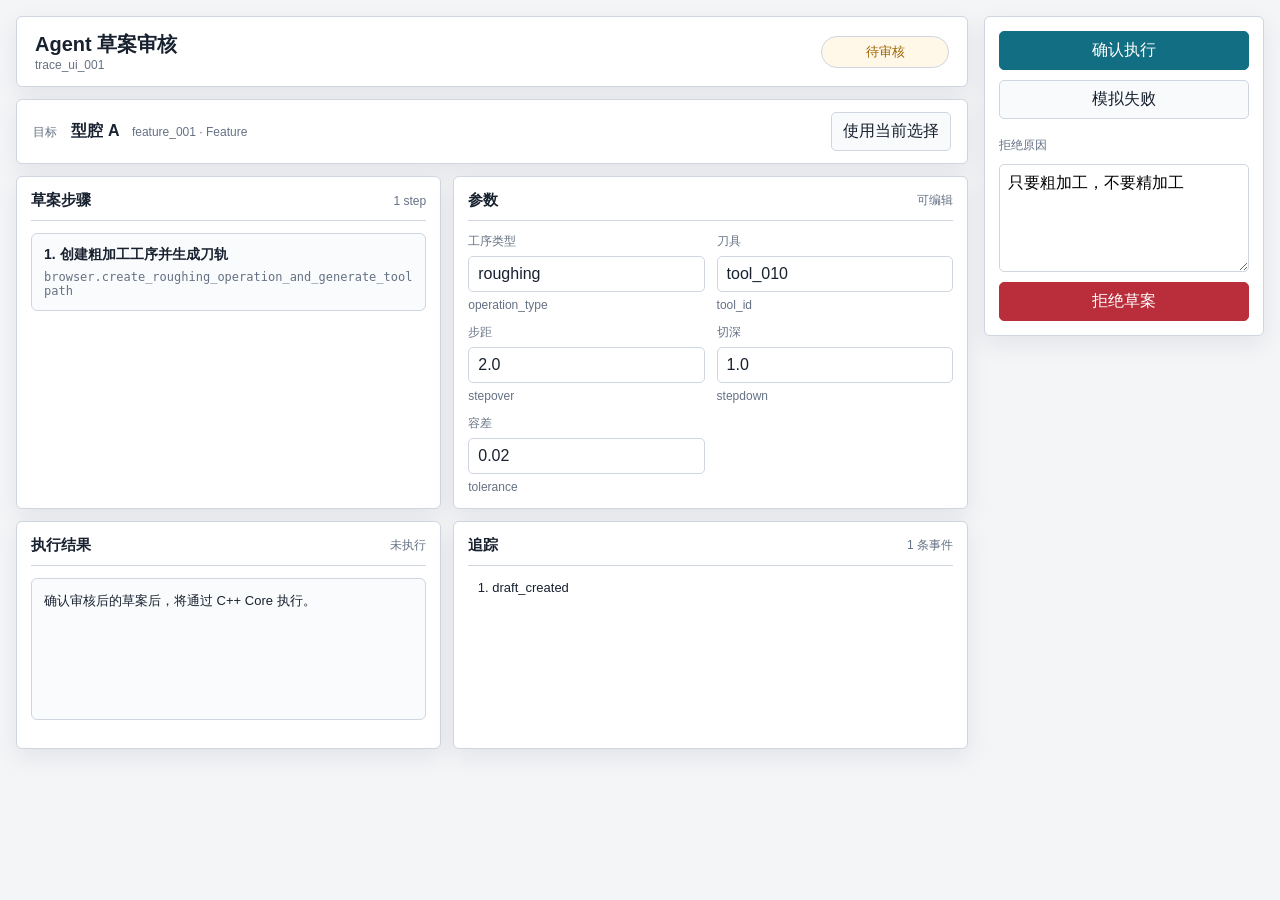
==== ui_prototype/agent_review/index.html @ dbd38365 "Add Agent review UI prototype" ====
<!doctype html>
<html lang="zh-CN">
<head>
  <meta charset="utf-8">
  <meta name="viewport" content="width=device-width, initial-scale=1">
  <title>CAMClaw Agent 草案审核</title>
  <link rel="stylesheet" href="./styles.css">
</head>
<body>
  <main class="app-shell">
    <section class="workspace">
      <header class="topbar">
        <div>
          <h1>Agent 草案审核</h1>
          <p id="traceId">trace_ui_001</p>
        </div>
        <div class="status-pill" id="draftStatus">待审核</div>
      </header>

      <section class="target-row" aria-label="Target confirmation">
        <div>
          <span class="label">目标</span>
          <strong id="targetName">型腔 A</strong>
          <span id="targetMeta">feature_001 · Feature</span>
        </div>
        <button class="secondary" id="useSelectionButton" type="button">使用当前选择</button>
      </section>

      <section class="content-grid">
        <article class="panel draft-panel">
          <header class="panel-header">
            <h2>草案步骤</h2>
            <span>1 step</span>
          </header>
          <div id="stepList" class="step-list"></div>
        </article>

        <article class="panel parameter-panel">
          <header class="panel-header">
            <h2>参数</h2>
            <span id="editMode">可编辑</span>
          </header>
          <form id="parameterForm" class="parameter-grid"></form>
        </article>

        <article class="panel result-panel">
          <header class="panel-header">
            <h2>执行结果</h2>
            <span id="resultStatus">未执行</span>
          </header>
          <div id="resultBody" class="result-body">Confirm the reviewed draft to execute it through the C++ core path.</div>
        </article>

        <article class="panel trace-panel">
          <header class="panel-header">
            <h2>追踪</h2>
            <span id="traceCount">0 events</span>
          </header>
          <ol id="traceList" class="trace-list"></ol>
        </article>
      </section>
    </section>

    <aside class="action-rail">
      <button class="primary" id="confirmButton" type="button">确认执行</button>
      <button class="secondary" id="simulateFailureButton" type="button">模拟失败</button>
      <label class="reject-label" for="rejectReason">拒绝原因</label>
      <textarea id="rejectReason" rows="5">只要粗加工，不要精加工</textarea>
      <button class="danger" id="rejectButton" type="button">拒绝草案</button>
    </aside>
  </main>

  <script src="./review.js"></script>
</body>
</html>
---- ui_prototype/agent_review/styles.css ----
:root {
  --bg: #f3f5f7;
  --surface: #ffffff;
  --line: #cfd6df;
  --text: #18212f;
  --muted: #657184;
  --accent: #126e82;
  --accent-strong: #0b4d5d;
  --danger: #b92e3a;
  --ok: #267a46;
  --warn: #9a6500;
  --shadow: 0 8px 24px rgba(20, 31, 45, 0.08);
  font-family: "Segoe UI", "Microsoft YaHei", Arial, sans-serif;
}

* {
  box-sizing: border-box;
}

body {
  margin: 0;
  min-height: 100vh;
  background: var(--bg);
  color: var(--text);
}

button,
input,
textarea {
  font: inherit;
}

.app-shell {
  display: grid;
  grid-template-columns: minmax(0, 1fr) 280px;
  gap: 16px;
  min-height: 100vh;
  padding: 16px;
}

.workspace {
  min-width: 0;
}

.topbar,
.target-row,
.panel,
.action-rail {
  background: var(--surface);
  border: 1px solid var(--line);
  border-radius: 6px;
  box-shadow: var(--shadow);
}

.topbar {
  display: flex;
  align-items: center;
  justify-content: space-between;
  gap: 16px;
  padding: 14px 18px;
}

h1,
h2,
p {
  margin: 0;
}

h1 {
  font-size: 20px;
  font-weight: 650;
}

h2 {
  font-size: 15px;
  font-weight: 650;
}

.topbar p,
.panel-header span,
.target-row span,
.field span {
  color: var(--muted);
  font-size: 12px;
}

.status-pill {
  min-width: 128px;
  padding: 6px 10px;
  border: 1px solid var(--line);
  border-radius: 999px;
  text-align: center;
  color: var(--warn);
  background: #fff8e8;
  font-size: 13px;
}

.status-pill.done {
  color: var(--ok);
  background: #edf8f0;
}

.status-pill.rejected,
.status-pill.failed {
  color: var(--danger);
  background: #fff0f2;
}

.target-row {
  display: flex;
  align-items: center;
  justify-content: space-between;
  gap: 16px;
  margin-top: 12px;
  padding: 12px 16px;
}

.target-row strong {
  margin: 0 8px 0 10px;
}

.content-grid {
  display: grid;
  grid-template-columns: minmax(320px, 0.95fr) minmax(360px, 1.15fr);
  gap: 12px;
  margin-top: 12px;
}

.panel {
  min-width: 0;
  min-height: 228px;
  padding: 14px;
}

.panel-header {
  display: flex;
  align-items: center;
  justify-content: space-between;
  gap: 12px;
  padding-bottom: 10px;
  border-bottom: 1px solid var(--line);
}

.step-list {
  display: grid;
  gap: 10px;
  margin-top: 12px;
}

.step {
  border: 1px solid var(--line);
  border-radius: 6px;
  padding: 12px;
  background: #f9fbfc;
}

.step strong {
  display: block;
  margin-bottom: 6px;
  font-size: 14px;
}

.step code {
  display: block;
  overflow-wrap: anywhere;
  color: var(--muted);
  font-size: 12px;
}

.parameter-grid {
  display: grid;
  grid-template-columns: repeat(2, minmax(0, 1fr));
  gap: 12px;
  margin-top: 12px;
}

.field {
  display: grid;
  gap: 6px;
}

.field label {
  font-size: 12px;
  color: var(--muted);
}

.field input {
  width: 100%;
  min-height: 36px;
  border: 1px solid var(--line);
  border-radius: 5px;
  padding: 7px 9px;
  color: var(--text);
  background: #fff;
}

.field input:disabled,
textarea:disabled {
  color: #788397;
  background: #eef1f4;
}

.result-body {
  margin-top: 12px;
  padding: 12px;
  min-height: 142px;
  border: 1px solid var(--line);
  border-radius: 6px;
  background: #f9fbfc;
  white-space: pre-wrap;
  overflow-wrap: anywhere;
  font-size: 13px;
  line-height: 1.55;
}

.trace-list {
  margin: 12px 0 0;
  padding-left: 24px;
  max-height: 168px;
  overflow: auto;
  font-size: 13px;
  line-height: 1.5;
}

.trace-list li {
  margin-bottom: 6px;
}

.action-rail {
  display: flex;
  flex-direction: column;
  gap: 10px;
  align-self: start;
  position: sticky;
  top: 16px;
  padding: 14px;
}

button {
  min-height: 38px;
  border: 1px solid var(--line);
  border-radius: 5px;
  padding: 8px 11px;
  cursor: pointer;
}

.primary {
  color: #fff;
  border-color: var(--accent);
  background: var(--accent);
}

.primary:hover {
  background: var(--accent-strong);
}

.secondary {
  color: var(--text);
  background: #f8fafc;
}

.danger {
  color: #fff;
  border-color: var(--danger);
  background: var(--danger);
}

.reject-label {
  margin-top: 8px;
  color: var(--muted);
  font-size: 12px;
}

textarea {
  width: 100%;
  resize: vertical;
  border: 1px solid var(--line);
  border-radius: 5px;
  padding: 8px;
}

@media (max-width: 980px) {
  .app-shell {
    grid-template-columns: 1fr;
  }

  .action-rail {
    position: static;
  }
}

@media (max-width: 720px) {
  .content-grid,
  .parameter-grid {
    grid-template-columns: 1fr;
  }

  .topbar,
  .target-row {
    align-items: flex-start;
    flex-direction: column;
  }
}
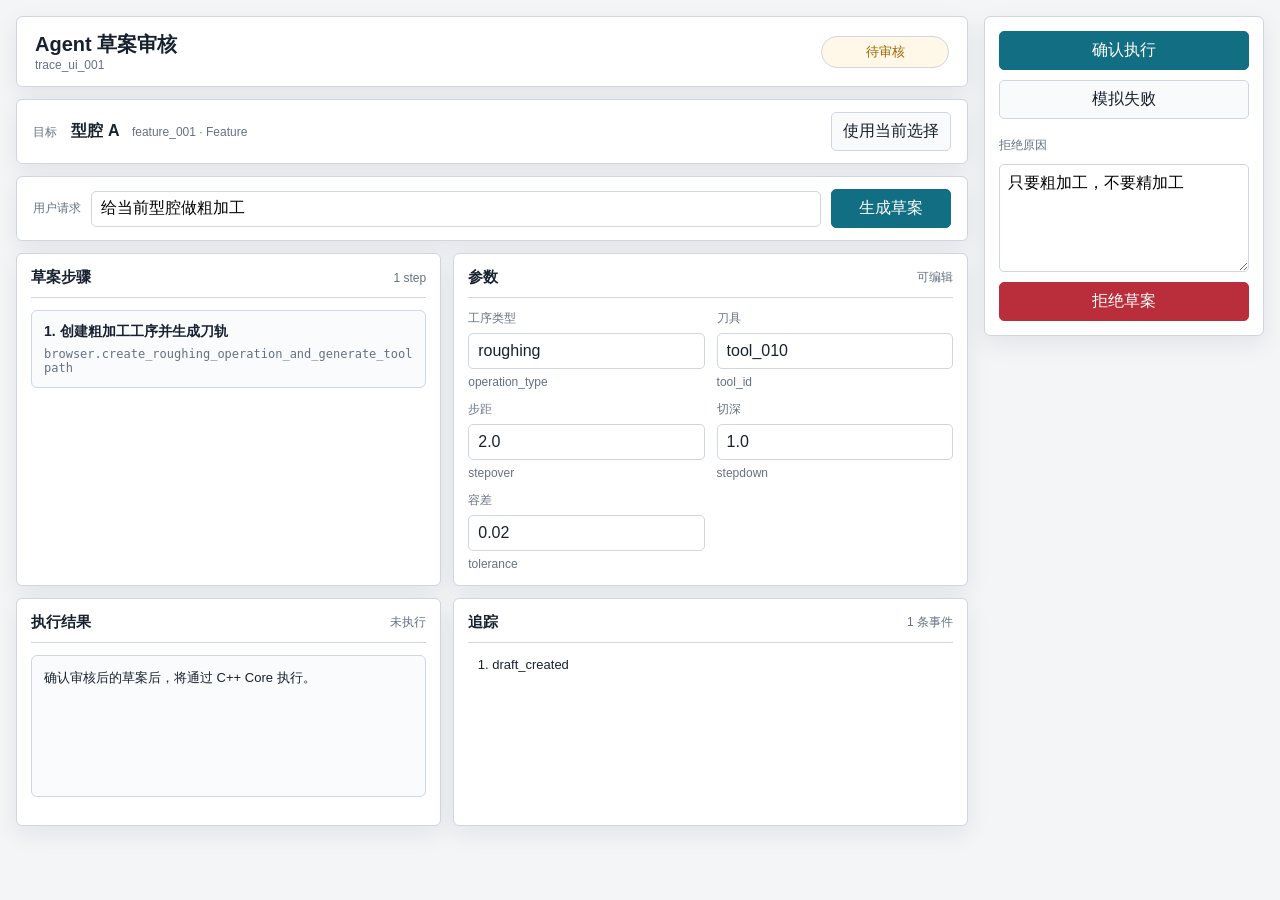
==== commit 3d685c5c: "Serve Agent review UI from Python backend" ====
--- a/ui_prototype/agent_review/index.html
+++ b/ui_prototype/agent_review/index.html
@@ -26,6 +26,12 @@
         <button class="secondary" id="useSelectionButton" type="button">使用当前选择</button>
       </section>
 
+      <section class="prompt-row" aria-label="Agent planning">
+        <label for="userRequest">用户请求</label>
+        <input id="userRequest" type="text" value="给当前型腔做粗加工">
+        <button class="primary" id="generateDraftButton" type="button">生成草案</button>
+      </section>
+
       <section class="content-grid">
         <article class="panel draft-panel">
           <header class="panel-header">
@@ -48,7 +54,7 @@
             <h2>执行结果</h2>
             <span id="resultStatus">未执行</span>
           </header>
-          <div id="resultBody" class="result-body">Confirm the reviewed draft to execute it through the C++ core path.</div>
+          <div id="resultBody" class="result-body">确认审核后的草案后，将通过 C++ Core 执行。</div>
         </article>
 
         <article class="panel trace-panel">
--- a/ui_prototype/agent_review/styles.css
+++ b/ui_prototype/agent_review/styles.css
@@ -115,6 +115,32 @@
   padding: 12px 16px;
 }
 
+.prompt-row {
+  display: grid;
+  grid-template-columns: auto minmax(260px, 1fr) 120px;
+  align-items: center;
+  gap: 10px;
+  margin-top: 12px;
+  padding: 12px 16px;
+  background: var(--surface);
+  border: 1px solid var(--line);
+  border-radius: 6px;
+  box-shadow: var(--shadow);
+}
+
+.prompt-row label {
+  color: var(--muted);
+  font-size: 12px;
+}
+
+.prompt-row input {
+  width: 100%;
+  min-height: 36px;
+  border: 1px solid var(--line);
+  border-radius: 5px;
+  padding: 7px 9px;
+}
+
 .target-row strong {
   margin: 0 8px 0 10px;
 }
@@ -296,8 +322,13 @@
   }
 
   .topbar,
-  .target-row {
+  .target-row,
+  .prompt-row {
     align-items: flex-start;
     flex-direction: column;
   }
-}
+
+  .prompt-row {
+    display: flex;
+  }
+}
